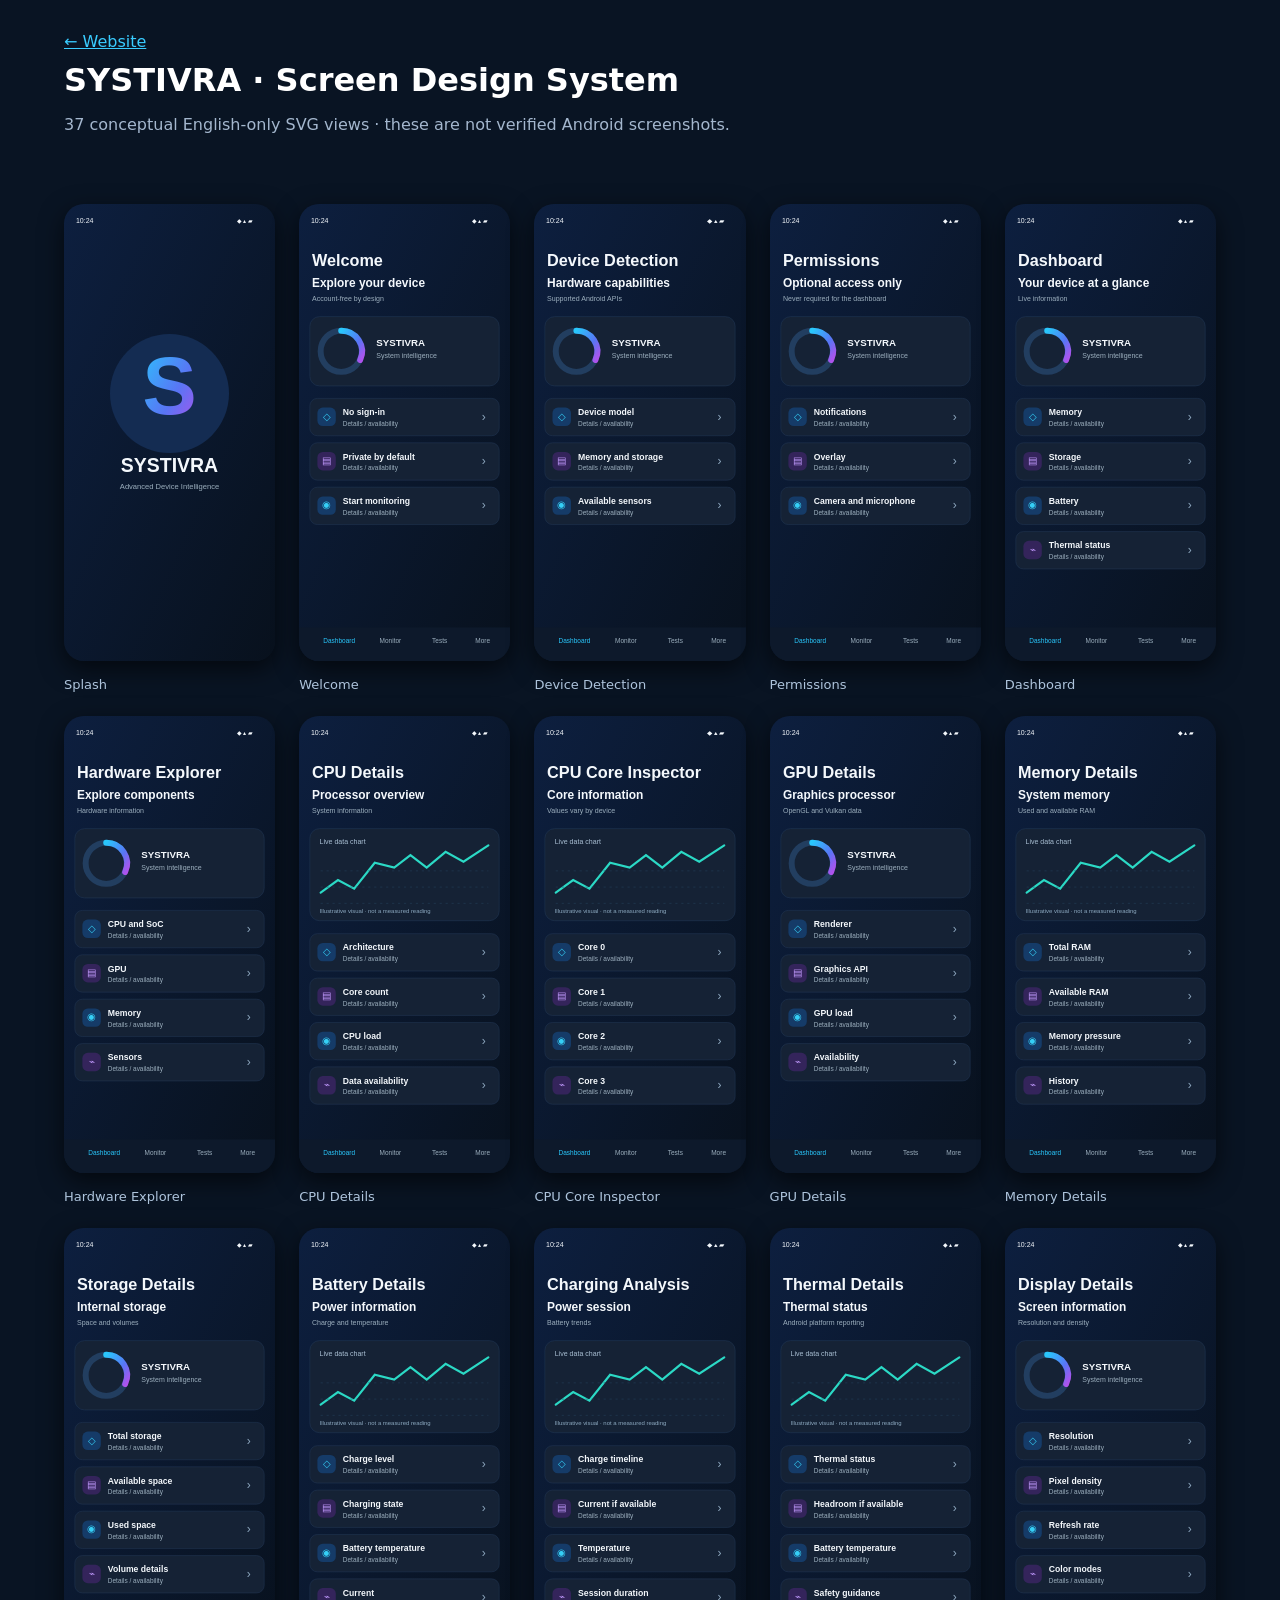
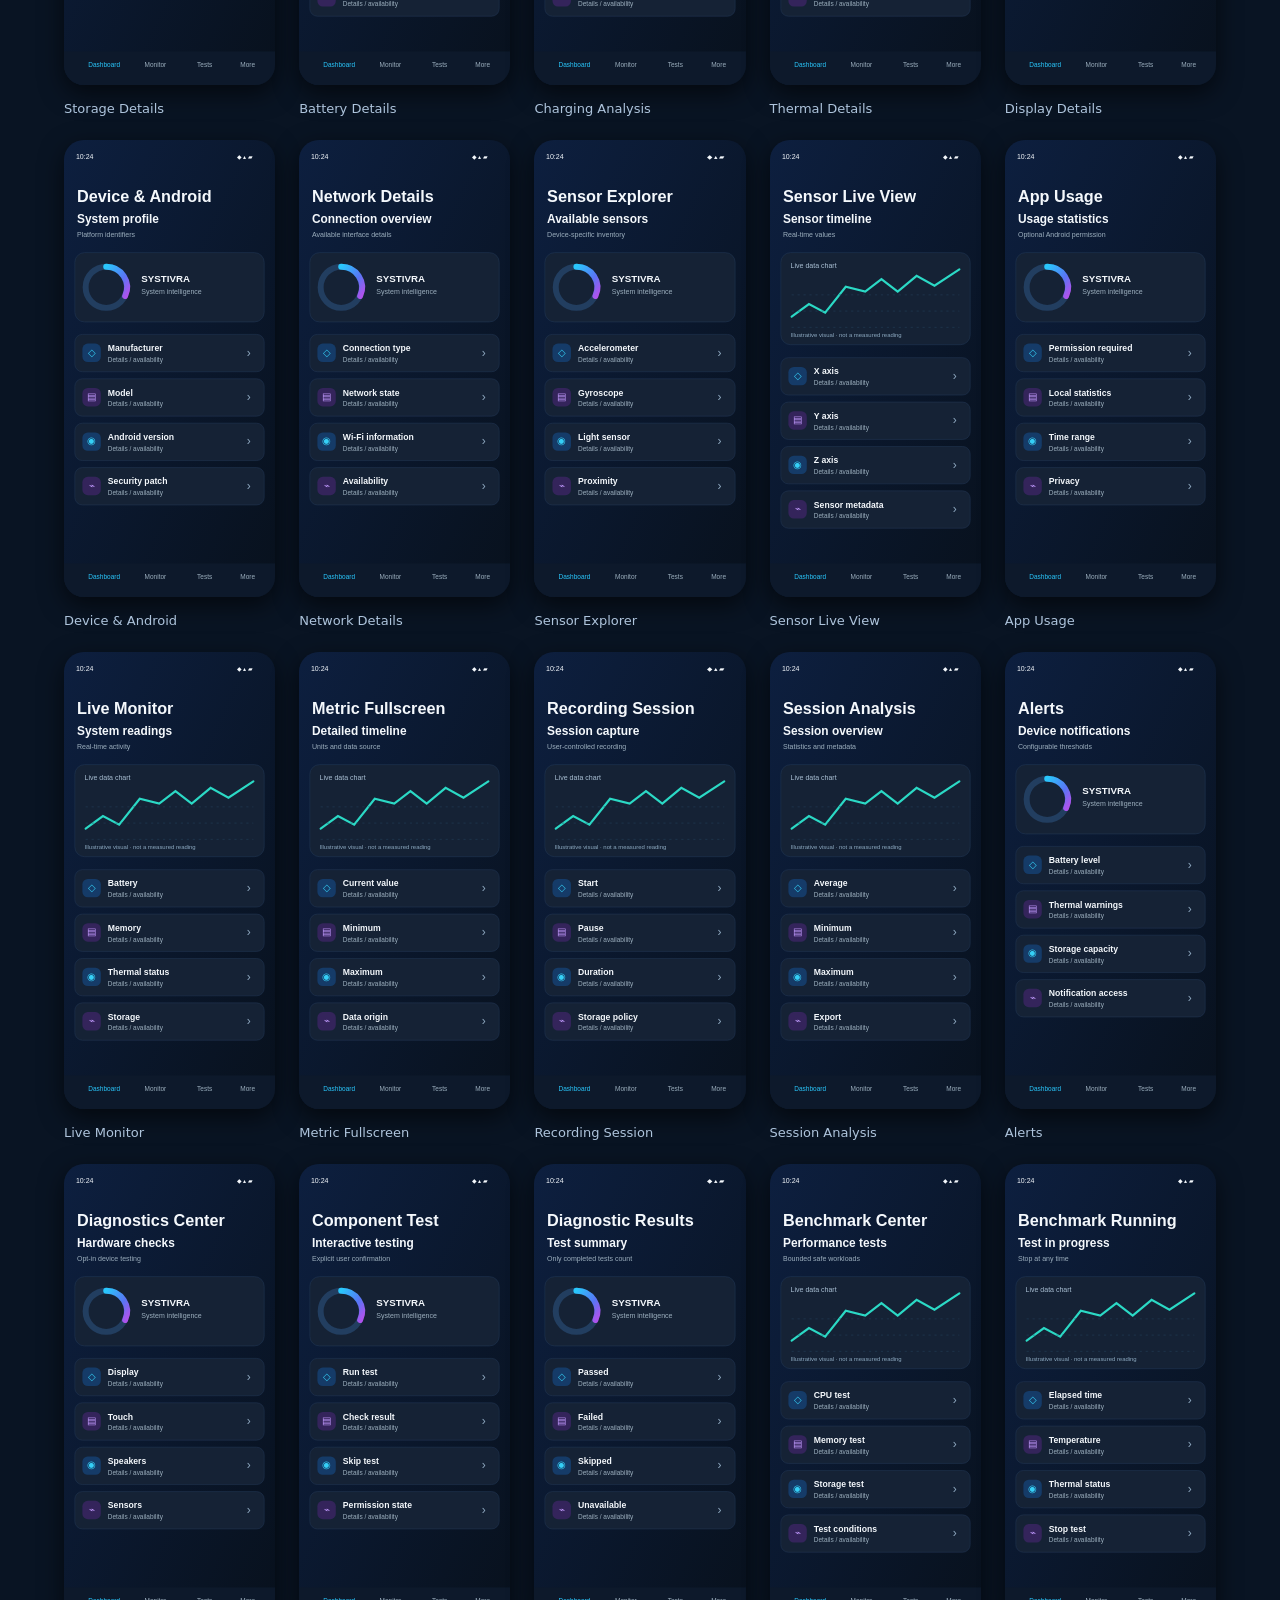
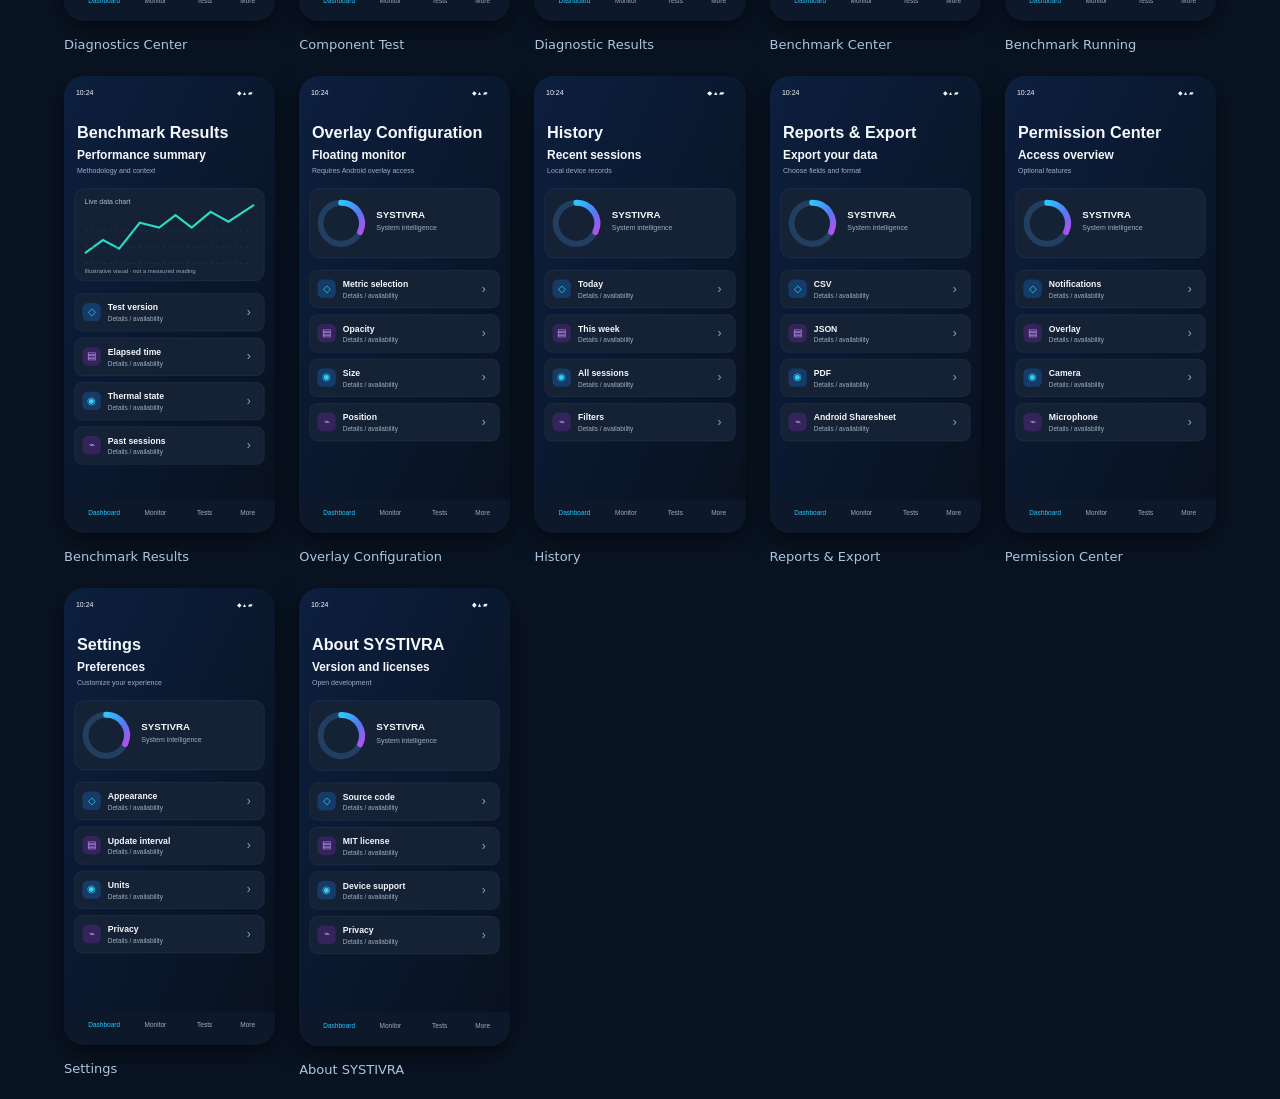
==== brending/screens/index.html @ 4cc74292 "feat: add SYSTIVRA branding, 37 SVG screen concepts and responsive website" ====
<!doctype html><html lang="en"><head><meta charset="utf-8"><meta name="viewport" content="width=device-width,initial-scale=1"><title>SYSTIVRA — 37 Screen Concepts</title><style>body{margin:0;font-family:system-ui;background:#091423;color:white}header{padding:32px max(20px,5vw)}a{color:#39ccff}h1{margin:10px 0}p{color:#a4b7ce}.gallery{display:grid;grid-template-columns:repeat(auto-fill,minmax(190px,1fr));gap:24px;padding:22px max(20px,5vw)}figure{margin:0}img{width:100%;border-radius:20px;box-shadow:0 8px 24px #0009}figcaption{font-size:13px;color:#aec4dc;margin-top:12px}</style></head><body><header><a href="../../website/index.html">← Website</a><h1>SYSTIVRA · Screen Design System</h1><p>37 conceptual English-only SVG views · these are not verified Android screenshots.</p></header><main class="gallery"><figure><a href="01-splash.svg"><img loading="lazy" src="01-splash.svg" alt="Splash"></a><figcaption>Splash</figcaption></figure><figure><a href="02-welcome.svg"><img loading="lazy" src="02-welcome.svg" alt="Welcome"></a><figcaption>Welcome</figcaption></figure><figure><a href="03-device-detection.svg"><img loading="lazy" src="03-device-detection.svg" alt="Device Detection"></a><figcaption>Device Detection</figcaption></figure><figure><a href="04-permissions.svg"><img loading="lazy" src="04-permissions.svg" alt="Permissions"></a><figcaption>Permissions</figcaption></figure><figure><a href="05-dashboard.svg"><img loading="lazy" src="05-dashboard.svg" alt="Dashboard"></a><figcaption>Dashboard</figcaption></figure><figure><a href="06-hardware-explorer.svg"><img loading="lazy" src="06-hardware-explorer.svg" alt="Hardware Explorer"></a><figcaption>Hardware Explorer</figcaption></figure><figure><a href="07-cpu-details.svg"><img loading="lazy" src="07-cpu-details.svg" alt="CPU Details"></a><figcaption>CPU Details</figcaption></figure><figure><a href="08-cpu-cores.svg"><img loading="lazy" src="08-cpu-cores.svg" alt="CPU Core Inspector"></a><figcaption>CPU Core Inspector</figcaption></figure><figure><a href="09-gpu-details.svg"><img loading="lazy" src="09-gpu-details.svg" alt="GPU Details"></a><figcaption>GPU Details</figcaption></figure><figure><a href="10-memory-details.svg"><img loading="lazy" src="10-memory-details.svg" alt="Memory Details"></a><figcaption>Memory Details</figcaption></figure><figure><a href="11-storage-details.svg"><img loading="lazy" src="11-storage-details.svg" alt="Storage Details"></a><figcaption>Storage Details</figcaption></figure><figure><a href="12-battery-details.svg"><img loading="lazy" src="12-battery-details.svg" alt="Battery Details"></a><figcaption>Battery Details</figcaption></figure><figure><a href="13-charging-analysis.svg"><img loading="lazy" src="13-charging-analysis.svg" alt="Charging Analysis"></a><figcaption>Charging Analysis</figcaption></figure><figure><a href="14-thermal-details.svg"><img loading="lazy" src="14-thermal-details.svg" alt="Thermal Details"></a><figcaption>Thermal Details</figcaption></figure><figure><a href="15-display-details.svg"><img loading="lazy" src="15-display-details.svg" alt="Display Details"></a><figcaption>Display Details</figcaption></figure><figure><a href="16-device-and-android.svg"><img loading="lazy" src="16-device-and-android.svg" alt="Device &amp; Android"></a><figcaption>Device &amp; Android</figcaption></figure><figure><a href="17-network-details.svg"><img loading="lazy" src="17-network-details.svg" alt="Network Details"></a><figcaption>Network Details</figcaption></figure><figure><a href="18-sensor-explorer.svg"><img loading="lazy" src="18-sensor-explorer.svg" alt="Sensor Explorer"></a><figcaption>Sensor Explorer</figcaption></figure><figure><a href="19-sensor-live.svg"><img loading="lazy" src="19-sensor-live.svg" alt="Sensor Live View"></a><figcaption>Sensor Live View</figcaption></figure><figure><a href="20-app-usage.svg"><img loading="lazy" src="20-app-usage.svg" alt="App Usage"></a><figcaption>App Usage</figcaption></figure><figure><a href="21-live-monitor.svg"><img loading="lazy" src="21-live-monitor.svg" alt="Live Monitor"></a><figcaption>Live Monitor</figcaption></figure><figure><a href="22-metric-fullscreen.svg"><img loading="lazy" src="22-metric-fullscreen.svg" alt="Metric Fullscreen"></a><figcaption>Metric Fullscreen</figcaption></figure><figure><a href="23-recording-session.svg"><img loading="lazy" src="23-recording-session.svg" alt="Recording Session"></a><figcaption>Recording Session</figcaption></figure><figure><a href="24-session-analysis.svg"><img loading="lazy" src="24-session-analysis.svg" alt="Session Analysis"></a><figcaption>Session Analysis</figcaption></figure><figure><a href="25-alerts.svg"><img loading="lazy" src="25-alerts.svg" alt="Alerts"></a><figcaption>Alerts</figcaption></figure><figure><a href="26-diagnostics-center.svg"><img loading="lazy" src="26-diagnostics-center.svg" alt="Diagnostics Center"></a><figcaption>Diagnostics Center</figcaption></figure><figure><a href="27-component-test.svg"><img loading="lazy" src="27-component-test.svg" alt="Component Test"></a><figcaption>Component Test</figcaption></figure><figure><a href="28-diagnostic-results.svg"><img loading="lazy" src="28-diagnostic-results.svg" alt="Diagnostic Results"></a><figcaption>Diagnostic Results</figcaption></figure><figure><a href="29-benchmark-center.svg"><img loading="lazy" src="29-benchmark-center.svg" alt="Benchmark Center"></a><figcaption>Benchmark Center</figcaption></figure><figure><a href="30-benchmark-running.svg"><img loading="lazy" src="30-benchmark-running.svg" alt="Benchmark Running"></a><figcaption>Benchmark Running</figcaption></figure><figure><a href="31-benchmark-results.svg"><img loading="lazy" src="31-benchmark-results.svg" alt="Benchmark Results"></a><figcaption>Benchmark Results</figcaption></figure><figure><a href="32-overlay-configuration.svg"><img loading="lazy" src="32-overlay-configuration.svg" alt="Overlay Configuration"></a><figcaption>Overlay Configuration</figcaption></figure><figure><a href="33-history.svg"><img loading="lazy" src="33-history.svg" alt="History"></a><figcaption>History</figcaption></figure><figure><a href="34-reports-export.svg"><img loading="lazy" src="34-reports-export.svg" alt="Reports &amp; Export"></a><figcaption>Reports &amp; Export</figcaption></figure><figure><a href="35-permission-center.svg"><img loading="lazy" src="35-permission-center.svg" alt="Permission Center"></a><figcaption>Permission Center</figcaption></figure><figure><a href="36-settings.svg"><img loading="lazy" src="36-settings.svg" alt="Settings"></a><figcaption>Settings</figcaption></figure><figure><a href="37-about.svg"><img loading="lazy" src="37-about.svg" alt="About SYSTIVRA"></a><figcaption>About SYSTIVRA</figcaption></figure></main></body></html>
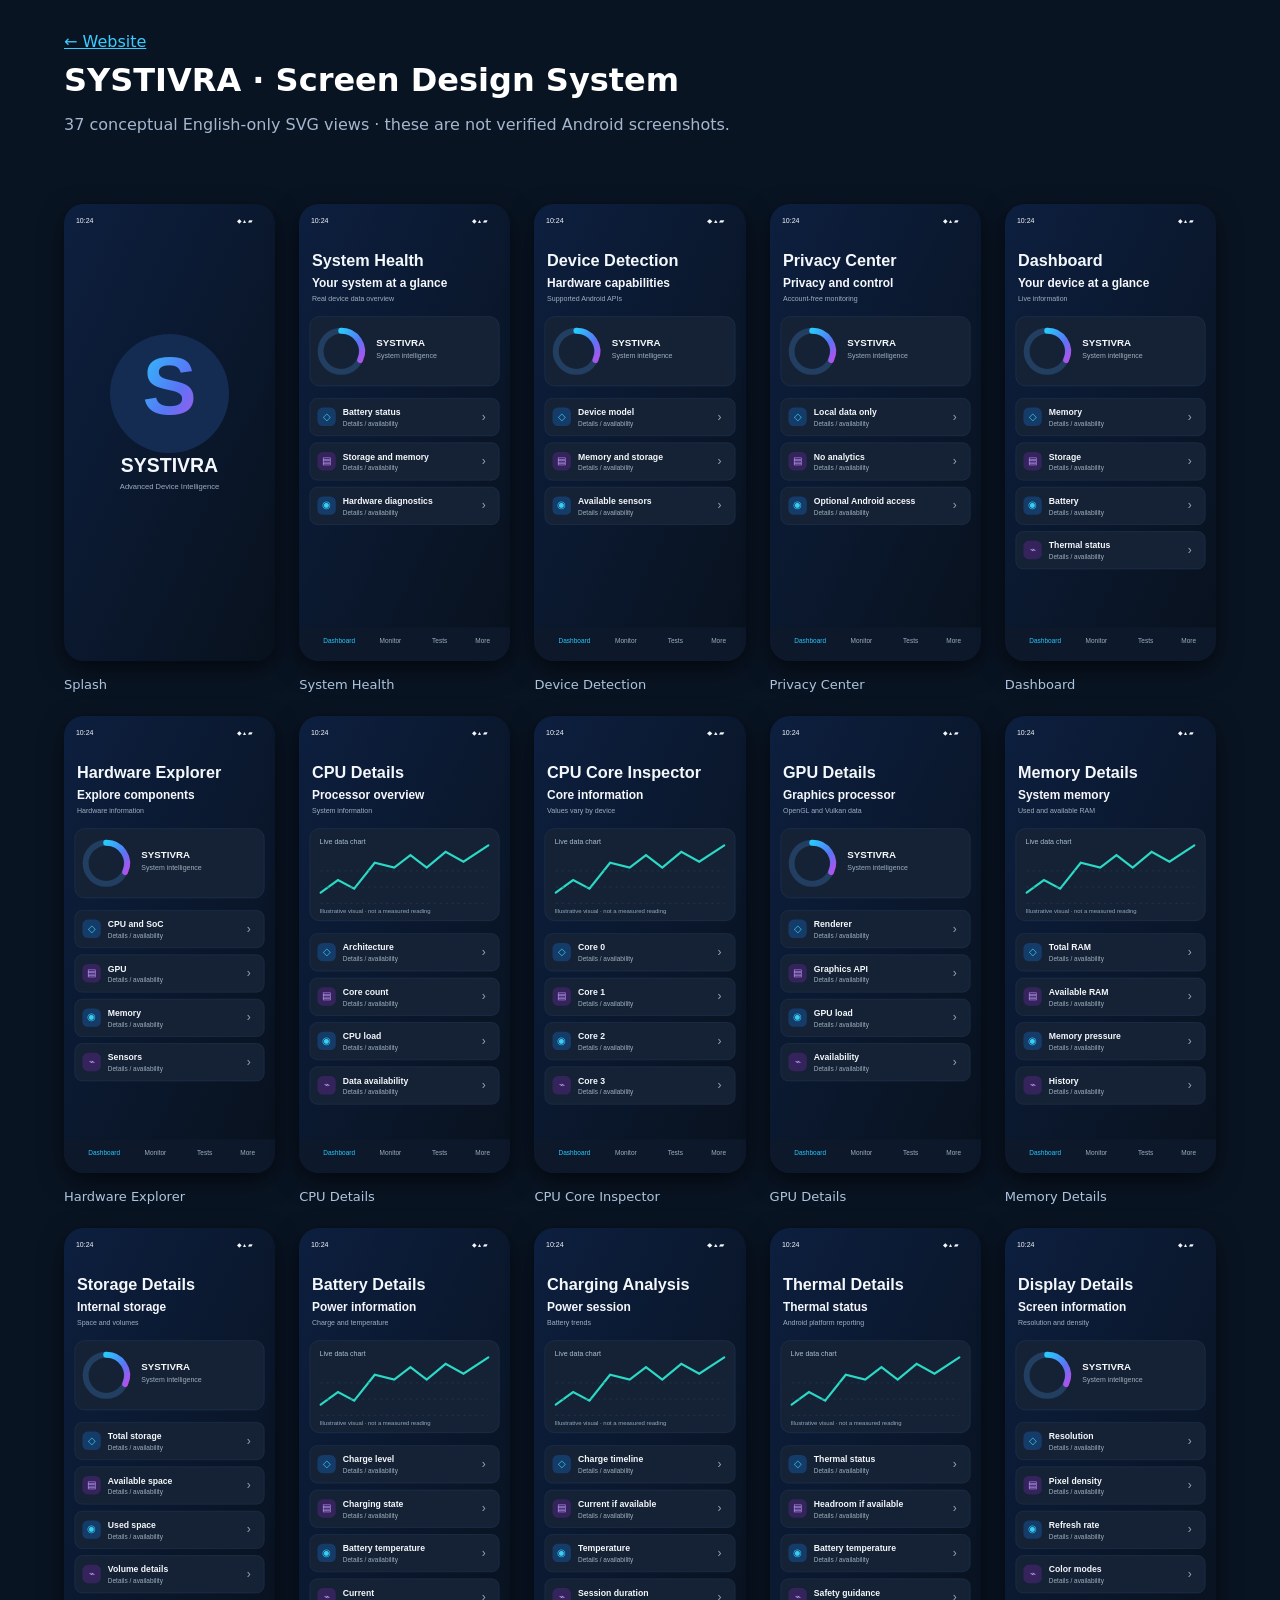
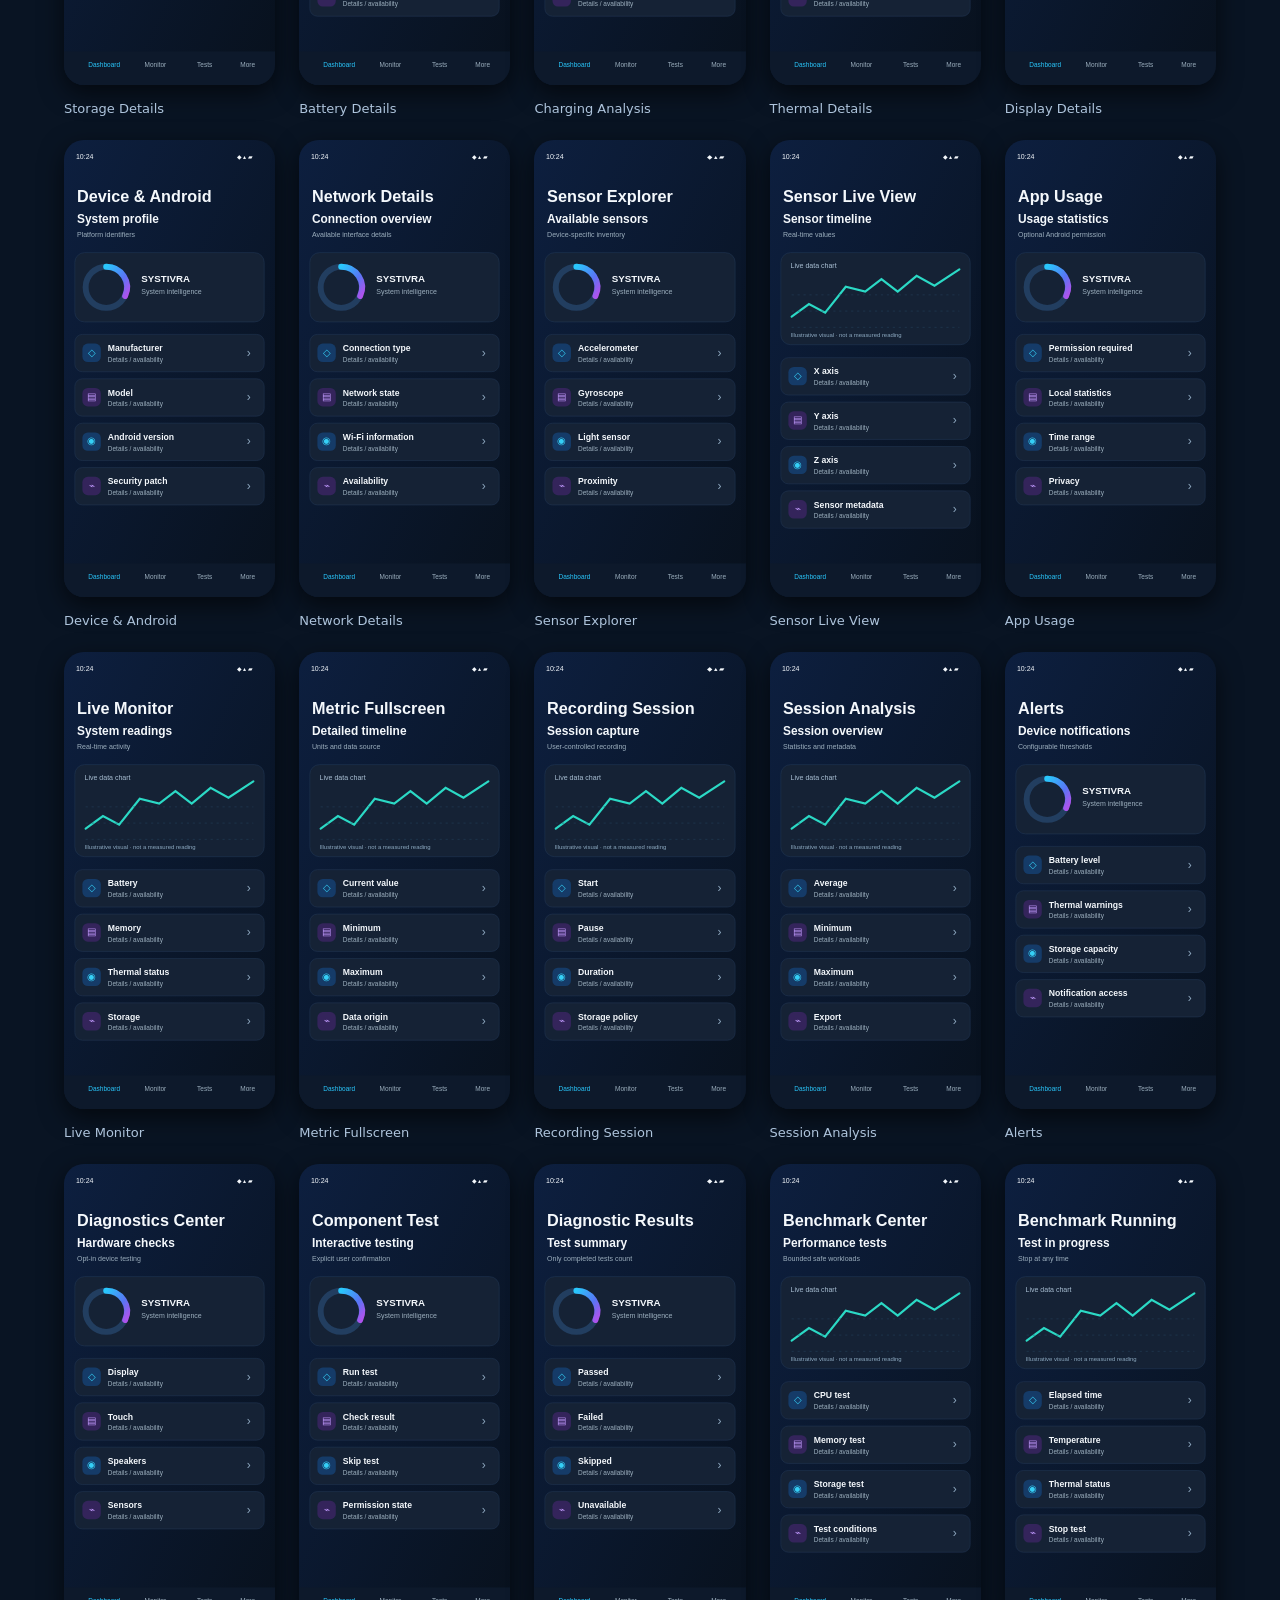
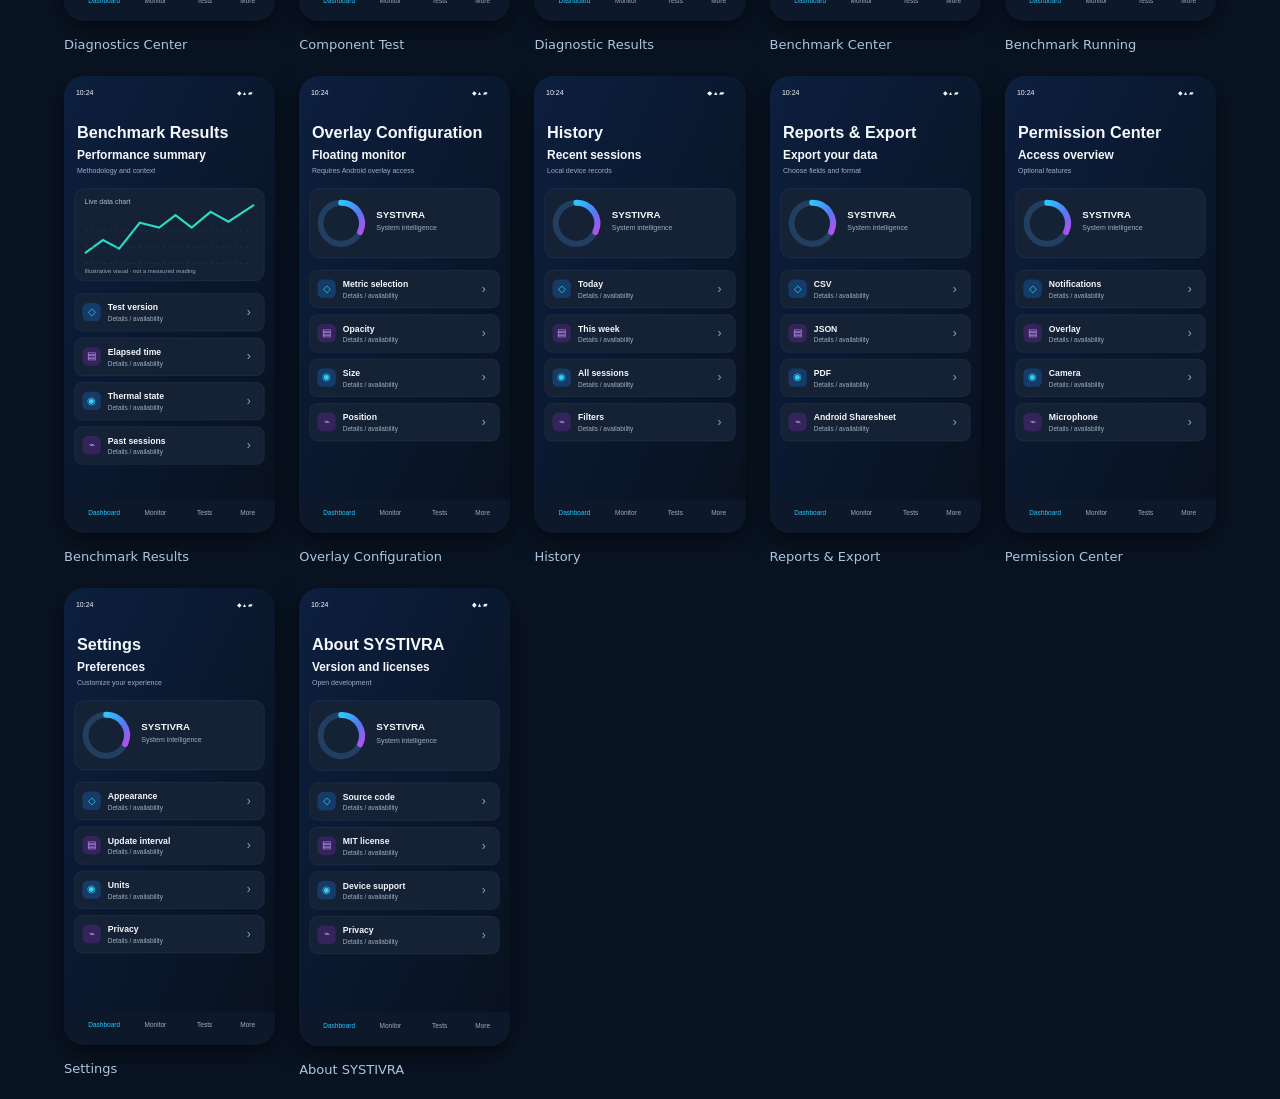
==== commit a22f5220: "fix(branding): replace onboarding concepts with in-app system and privacy screens" ====
--- a/brending/screens/index.html
+++ b/brending/screens/index.html
@@ -1 +1 @@
-<!doctype html><html lang="en"><head><meta charset="utf-8"><meta name="viewport" content="width=device-width,initial-scale=1"><title>SYSTIVRA — 37 Screen Concepts</title><style>body{margin:0;font-family:system-ui;background:#091423;color:white}header{padding:32px max(20px,5vw)}a{color:#39ccff}h1{margin:10px 0}p{color:#a4b7ce}.gallery{display:grid;grid-template-columns:repeat(auto-fill,minmax(190px,1fr));gap:24px;padding:22px max(20px,5vw)}figure{margin:0}img{width:100%;border-radius:20px;box-shadow:0 8px 24px #0009}figcaption{font-size:13px;color:#aec4dc;margin-top:12px}</style></head><body><header><a href="../../website/index.html">← Website</a><h1>SYSTIVRA · Screen Design System</h1><p>37 conceptual English-only SVG views · these are not verified Android screenshots.</p></header><main class="gallery"><figure><a href="01-splash.svg"><img loading="lazy" src="01-splash.svg" alt="Splash"></a><figcaption>Splash</figcaption></figure><figure><a href="02-welcome.svg"><img loading="lazy" src="02-welcome.svg" alt="Welcome"></a><figcaption>Welcome</figcaption></figure><figure><a href="03-device-detection.svg"><img loading="lazy" src="03-device-detection.svg" alt="Device Detection"></a><figcaption>Device Detection</figcaption></figure><figure><a href="04-permissions.svg"><img loading="lazy" src="04-permissions.svg" alt="Permissions"></a><figcaption>Permissions</figcaption></figure><figure><a href="05-dashboard.svg"><img loading="lazy" src="05-dashboard.svg" alt="Dashboard"></a><figcaption>Dashboard</figcaption></figure><figure><a href="06-hardware-explorer.svg"><img loading="lazy" src="06-hardware-explorer.svg" alt="Hardware Explorer"></a><figcaption>Hardware Explorer</figcaption></figure><figure><a href="07-cpu-details.svg"><img loading="lazy" src="07-cpu-details.svg" alt="CPU Details"></a><figcaption>CPU Details</figcaption></figure><figure><a href="08-cpu-cores.svg"><img loading="lazy" src="08-cpu-cores.svg" alt="CPU Core Inspector"></a><figcaption>CPU Core Inspector</figcaption></figure><figure><a href="09-gpu-details.svg"><img loading="lazy" src="09-gpu-details.svg" alt="GPU Details"></a><figcaption>GPU Details</figcaption></figure><figure><a href="10-memory-details.svg"><img loading="lazy" src="10-memory-details.svg" alt="Memory Details"></a><figcaption>Memory Details</figcaption></figure><figure><a href="11-storage-details.svg"><img loading="lazy" src="11-storage-details.svg" alt="Storage Details"></a><figcaption>Storage Details</figcaption></figure><figure><a href="12-battery-details.svg"><img loading="lazy" src="12-battery-details.svg" alt="Battery Details"></a><figcaption>Battery Details</figcaption></figure><figure><a href="13-charging-analysis.svg"><img loading="lazy" src="13-charging-analysis.svg" alt="Charging Analysis"></a><figcaption>Charging Analysis</figcaption></figure><figure><a href="14-thermal-details.svg"><img loading="lazy" src="14-thermal-details.svg" alt="Thermal Details"></a><figcaption>Thermal Details</figcaption></figure><figure><a href="15-display-details.svg"><img loading="lazy" src="15-display-details.svg" alt="Display Details"></a><figcaption>Display Details</figcaption></figure><figure><a href="16-device-and-android.svg"><img loading="lazy" src="16-device-and-android.svg" alt="Device &amp; Android"></a><figcaption>Device &amp; Android</figcaption></figure><figure><a href="17-network-details.svg"><img loading="lazy" src="17-network-details.svg" alt="Network Details"></a><figcaption>Network Details</figcaption></figure><figure><a href="18-sensor-explorer.svg"><img loading="lazy" src="18-sensor-explorer.svg" alt="Sensor Explorer"></a><figcaption>Sensor Explorer</figcaption></figure><figure><a href="19-sensor-live.svg"><img loading="lazy" src="19-sensor-live.svg" alt="Sensor Live View"></a><figcaption>Sensor Live View</figcaption></figure><figure><a href="20-app-usage.svg"><img loading="lazy" src="20-app-usage.svg" alt="App Usage"></a><figcaption>App Usage</figcaption></figure><figure><a href="21-live-monitor.svg"><img loading="lazy" src="21-live-monitor.svg" alt="Live Monitor"></a><figcaption>Live Monitor</figcaption></figure><figure><a href="22-metric-fullscreen.svg"><img loading="lazy" src="22-metric-fullscreen.svg" alt="Metric Fullscreen"></a><figcaption>Metric Fullscreen</figcaption></figure><figure><a href="23-recording-session.svg"><img loading="lazy" src="23-recording-session.svg" alt="Recording Session"></a><figcaption>Recording Session</figcaption></figure><figure><a href="24-session-analysis.svg"><img loading="lazy" src="24-session-analysis.svg" alt="Session Analysis"></a><figcaption>Session Analysis</figcaption></figure><figure><a href="25-alerts.svg"><img loading="lazy" src="25-alerts.svg" alt="Alerts"></a><figcaption>Alerts</figcaption></figure><figure><a href="26-diagnostics-center.svg"><img loading="lazy" src="26-diagnostics-center.svg" alt="Diagnostics Center"></a><figcaption>Diagnostics Center</figcaption></figure><figure><a href="27-component-test.svg"><img loading="lazy" src="27-component-test.svg" alt="Component Test"></a><figcaption>Component Test</figcaption></figure><figure><a href="28-diagnostic-results.svg"><img loading="lazy" src="28-diagnostic-results.svg" alt="Diagnostic Results"></a><figcaption>Diagnostic Results</figcaption></figure><figure><a href="29-benchmark-center.svg"><img loading="lazy" src="29-benchmark-center.svg" alt="Benchmark Center"></a><figcaption>Benchmark Center</figcaption></figure><figure><a href="30-benchmark-running.svg"><img loading="lazy" src="30-benchmark-running.svg" alt="Benchmark Running"></a><figcaption>Benchmark Running</figcaption></figure><figure><a href="31-benchmark-results.svg"><img loading="lazy" src="31-benchmark-results.svg" alt="Benchmark Results"></a><figcaption>Benchmark Results</figcaption></figure><figure><a href="32-overlay-configuration.svg"><img loading="lazy" src="32-overlay-configuration.svg" alt="Overlay Configuration"></a><figcaption>Overlay Configuration</figcaption></figure><figure><a href="33-history.svg"><img loading="lazy" src="33-history.svg" alt="History"></a><figcaption>History</figcaption></figure><figure><a href="34-reports-export.svg"><img loading="lazy" src="34-reports-export.svg" alt="Reports &amp; Export"></a><figcaption>Reports &amp; Export</figcaption></figure><figure><a href="35-permission-center.svg"><img loading="lazy" src="35-permission-center.svg" alt="Permission Center"></a><figcaption>Permission Center</figcaption></figure><figure><a href="36-settings.svg"><img loading="lazy" src="36-settings.svg" alt="Settings"></a><figcaption>Settings</figcaption></figure><figure><a href="37-about.svg"><img loading="lazy" src="37-about.svg" alt="About SYSTIVRA"></a><figcaption>About SYSTIVRA</figcaption></figure></main></body></html>+<!doctype html><html lang="en"><head><meta charset="utf-8"><meta name="viewport" content="width=device-width,initial-scale=1"><title>SYSTIVRA — 37 Screen Concepts</title><style>body{margin:0;font-family:system-ui;background:#091423;color:white}header{padding:32px max(20px,5vw)}a{color:#39ccff}h1{margin:10px 0}p{color:#a4b7ce}.gallery{display:grid;grid-template-columns:repeat(auto-fill,minmax(190px,1fr));gap:24px;padding:22px max(20px,5vw)}figure{margin:0}img{width:100%;border-radius:20px;box-shadow:0 8px 24px #0009}figcaption{font-size:13px;color:#aec4dc;margin-top:12px}</style></head><body><header><a href="../../website/index.html">← Website</a><h1>SYSTIVRA · Screen Design System</h1><p>37 conceptual English-only SVG views · these are not verified Android screenshots.</p></header><main class="gallery"><figure><a href="01-splash.svg"><img loading="lazy" src="01-splash.svg" alt="Splash"></a><figcaption>Splash</figcaption></figure><figure><a href="02-system-health.svg"><img loading="lazy" src="02-system-health.svg" alt="System Health"></a><figcaption>System Health</figcaption></figure><figure><a href="03-device-detection.svg"><img loading="lazy" src="03-device-detection.svg" alt="Device Detection"></a><figcaption>Device Detection</figcaption></figure><figure><a href="04-privacy-center.svg"><img loading="lazy" src="04-privacy-center.svg" alt="Privacy Center"></a><figcaption>Privacy Center</figcaption></figure><figure><a href="05-dashboard.svg"><img loading="lazy" src="05-dashboard.svg" alt="Dashboard"></a><figcaption>Dashboard</figcaption></figure><figure><a href="06-hardware-explorer.svg"><img loading="lazy" src="06-hardware-explorer.svg" alt="Hardware Explorer"></a><figcaption>Hardware Explorer</figcaption></figure><figure><a href="07-cpu-details.svg"><img loading="lazy" src="07-cpu-details.svg" alt="CPU Details"></a><figcaption>CPU Details</figcaption></figure><figure><a href="08-cpu-cores.svg"><img loading="lazy" src="08-cpu-cores.svg" alt="CPU Core Inspector"></a><figcaption>CPU Core Inspector</figcaption></figure><figure><a href="09-gpu-details.svg"><img loading="lazy" src="09-gpu-details.svg" alt="GPU Details"></a><figcaption>GPU Details</figcaption></figure><figure><a href="10-memory-details.svg"><img loading="lazy" src="10-memory-details.svg" alt="Memory Details"></a><figcaption>Memory Details</figcaption></figure><figure><a href="11-storage-details.svg"><img loading="lazy" src="11-storage-details.svg" alt="Storage Details"></a><figcaption>Storage Details</figcaption></figure><figure><a href="12-battery-details.svg"><img loading="lazy" src="12-battery-details.svg" alt="Battery Details"></a><figcaption>Battery Details</figcaption></figure><figure><a href="13-charging-analysis.svg"><img loading="lazy" src="13-charging-analysis.svg" alt="Charging Analysis"></a><figcaption>Charging Analysis</figcaption></figure><figure><a href="14-thermal-details.svg"><img loading="lazy" src="14-thermal-details.svg" alt="Thermal Details"></a><figcaption>Thermal Details</figcaption></figure><figure><a href="15-display-details.svg"><img loading="lazy" src="15-display-details.svg" alt="Display Details"></a><figcaption>Display Details</figcaption></figure><figure><a href="16-device-and-android.svg"><img loading="lazy" src="16-device-and-android.svg" alt="Device &amp; Android"></a><figcaption>Device &amp; Android</figcaption></figure><figure><a href="17-network-details.svg"><img loading="lazy" src="17-network-details.svg" alt="Network Details"></a><figcaption>Network Details</figcaption></figure><figure><a href="18-sensor-explorer.svg"><img loading="lazy" src="18-sensor-explorer.svg" alt="Sensor Explorer"></a><figcaption>Sensor Explorer</figcaption></figure><figure><a href="19-sensor-live.svg"><img loading="lazy" src="19-sensor-live.svg" alt="Sensor Live View"></a><figcaption>Sensor Live View</figcaption></figure><figure><a href="20-app-usage.svg"><img loading="lazy" src="20-app-usage.svg" alt="App Usage"></a><figcaption>App Usage</figcaption></figure><figure><a href="21-live-monitor.svg"><img loading="lazy" src="21-live-monitor.svg" alt="Live Monitor"></a><figcaption>Live Monitor</figcaption></figure><figure><a href="22-metric-fullscreen.svg"><img loading="lazy" src="22-metric-fullscreen.svg" alt="Metric Fullscreen"></a><figcaption>Metric Fullscreen</figcaption></figure><figure><a href="23-recording-session.svg"><img loading="lazy" src="23-recording-session.svg" alt="Recording Session"></a><figcaption>Recording Session</figcaption></figure><figure><a href="24-session-analysis.svg"><img loading="lazy" src="24-session-analysis.svg" alt="Session Analysis"></a><figcaption>Session Analysis</figcaption></figure><figure><a href="25-alerts.svg"><img loading="lazy" src="25-alerts.svg" alt="Alerts"></a><figcaption>Alerts</figcaption></figure><figure><a href="26-diagnostics-center.svg"><img loading="lazy" src="26-diagnostics-center.svg" alt="Diagnostics Center"></a><figcaption>Diagnostics Center</figcaption></figure><figure><a href="27-component-test.svg"><img loading="lazy" src="27-component-test.svg" alt="Component Test"></a><figcaption>Component Test</figcaption></figure><figure><a href="28-diagnostic-results.svg"><img loading="lazy" src="28-diagnostic-results.svg" alt="Diagnostic Results"></a><figcaption>Diagnostic Results</figcaption></figure><figure><a href="29-benchmark-center.svg"><img loading="lazy" src="29-benchmark-center.svg" alt="Benchmark Center"></a><figcaption>Benchmark Center</figcaption></figure><figure><a href="30-benchmark-running.svg"><img loading="lazy" src="30-benchmark-running.svg" alt="Benchmark Running"></a><figcaption>Benchmark Running</figcaption></figure><figure><a href="31-benchmark-results.svg"><img loading="lazy" src="31-benchmark-results.svg" alt="Benchmark Results"></a><figcaption>Benchmark Results</figcaption></figure><figure><a href="32-overlay-configuration.svg"><img loading="lazy" src="32-overlay-configuration.svg" alt="Overlay Configuration"></a><figcaption>Overlay Configuration</figcaption></figure><figure><a href="33-history.svg"><img loading="lazy" src="33-history.svg" alt="History"></a><figcaption>History</figcaption></figure><figure><a href="34-reports-export.svg"><img loading="lazy" src="34-reports-export.svg" alt="Reports &amp; Export"></a><figcaption>Reports &amp; Export</figcaption></figure><figure><a href="35-permission-center.svg"><img loading="lazy" src="35-permission-center.svg" alt="Permission Center"></a><figcaption>Permission Center</figcaption></figure><figure><a href="36-settings.svg"><img loading="lazy" src="36-settings.svg" alt="Settings"></a><figcaption>Settings</figcaption></figure><figure><a href="37-about.svg"><img loading="lazy" src="37-about.svg" alt="About SYSTIVRA"></a><figcaption>About SYSTIVRA</figcaption></figure></main></body></html>
